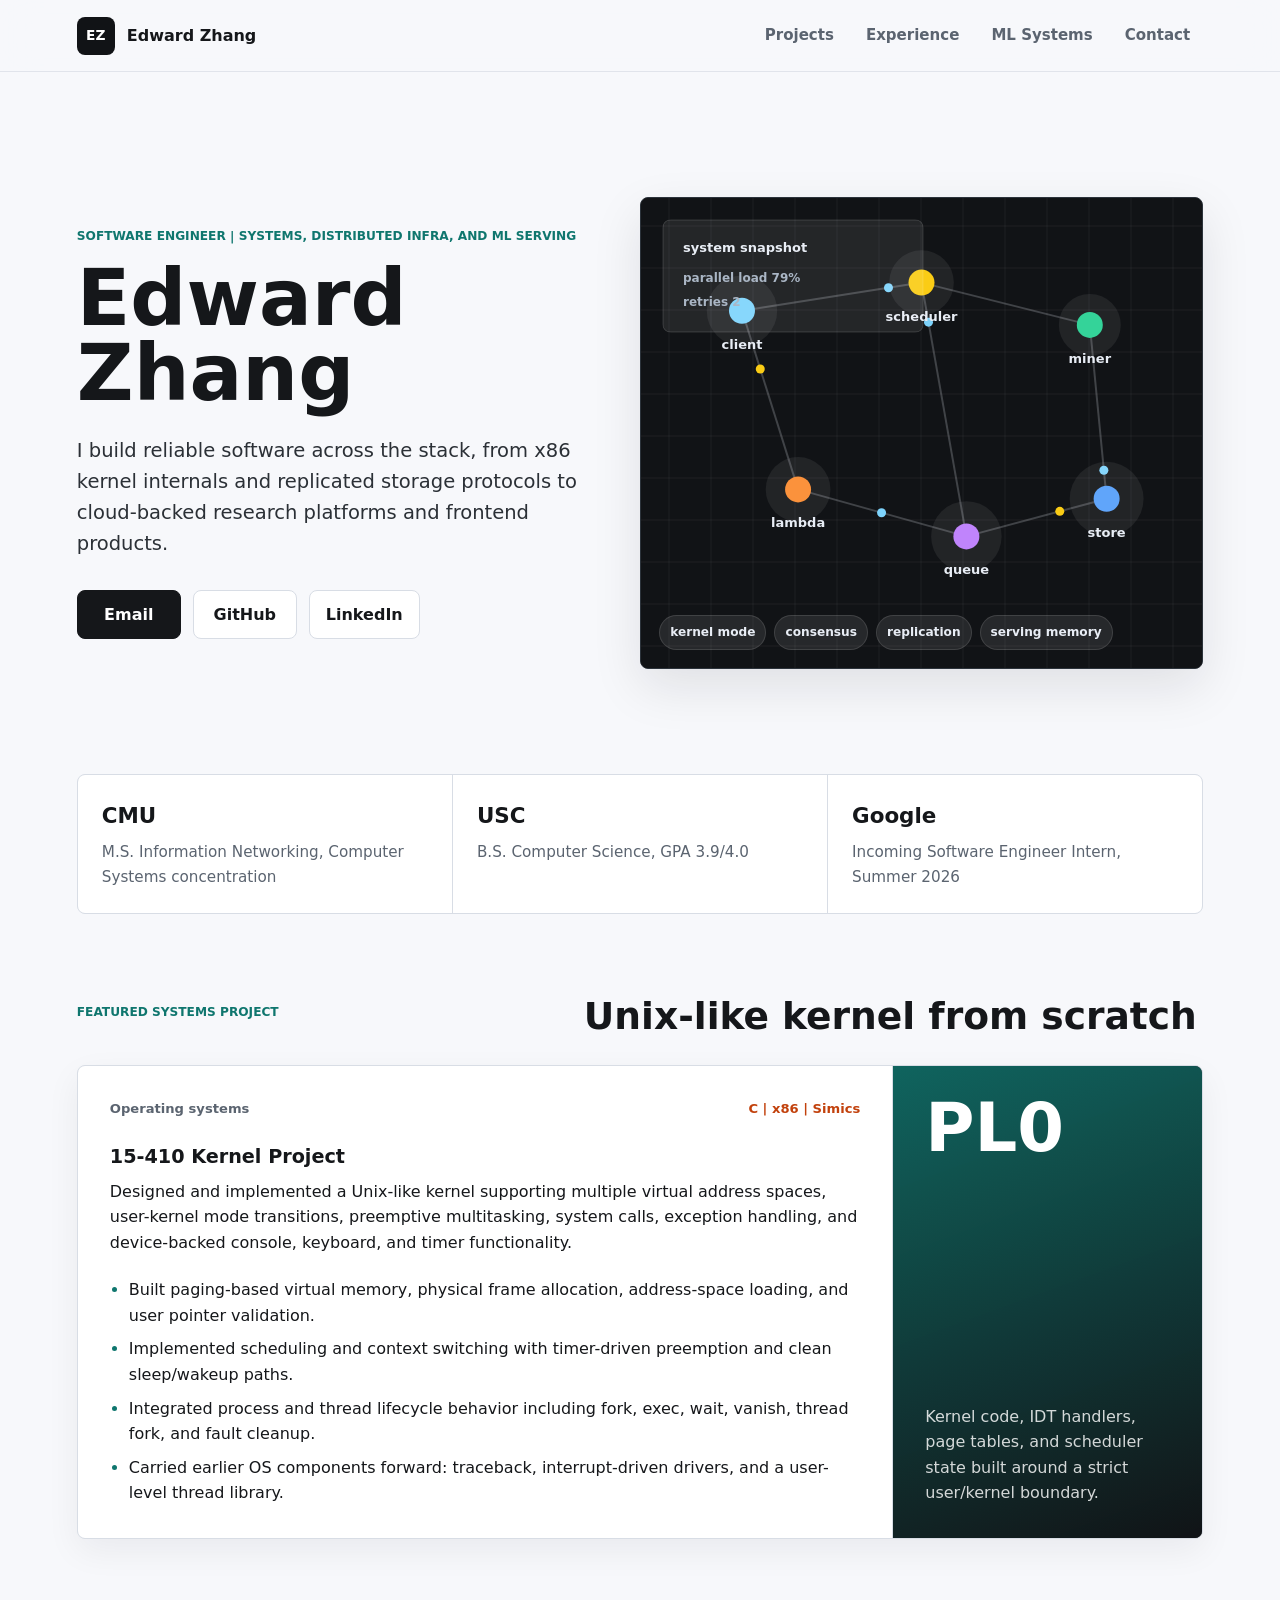
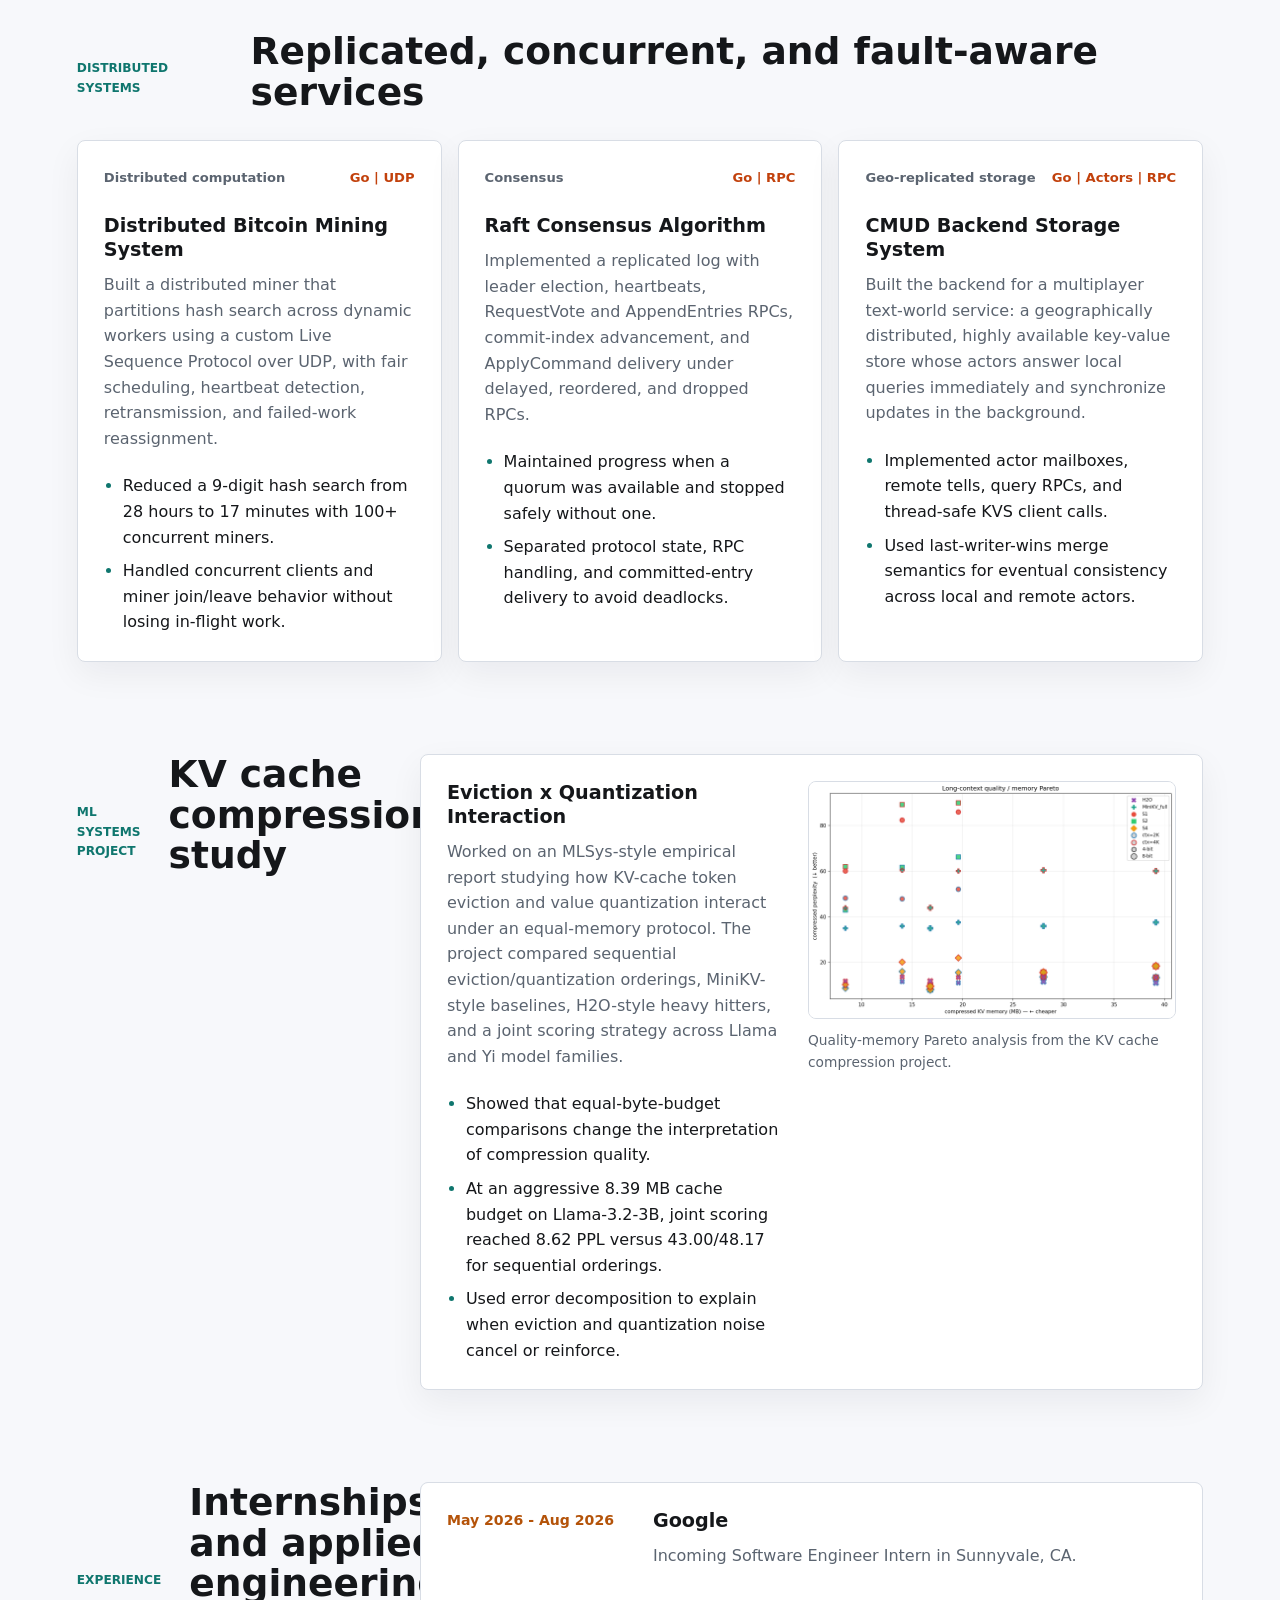
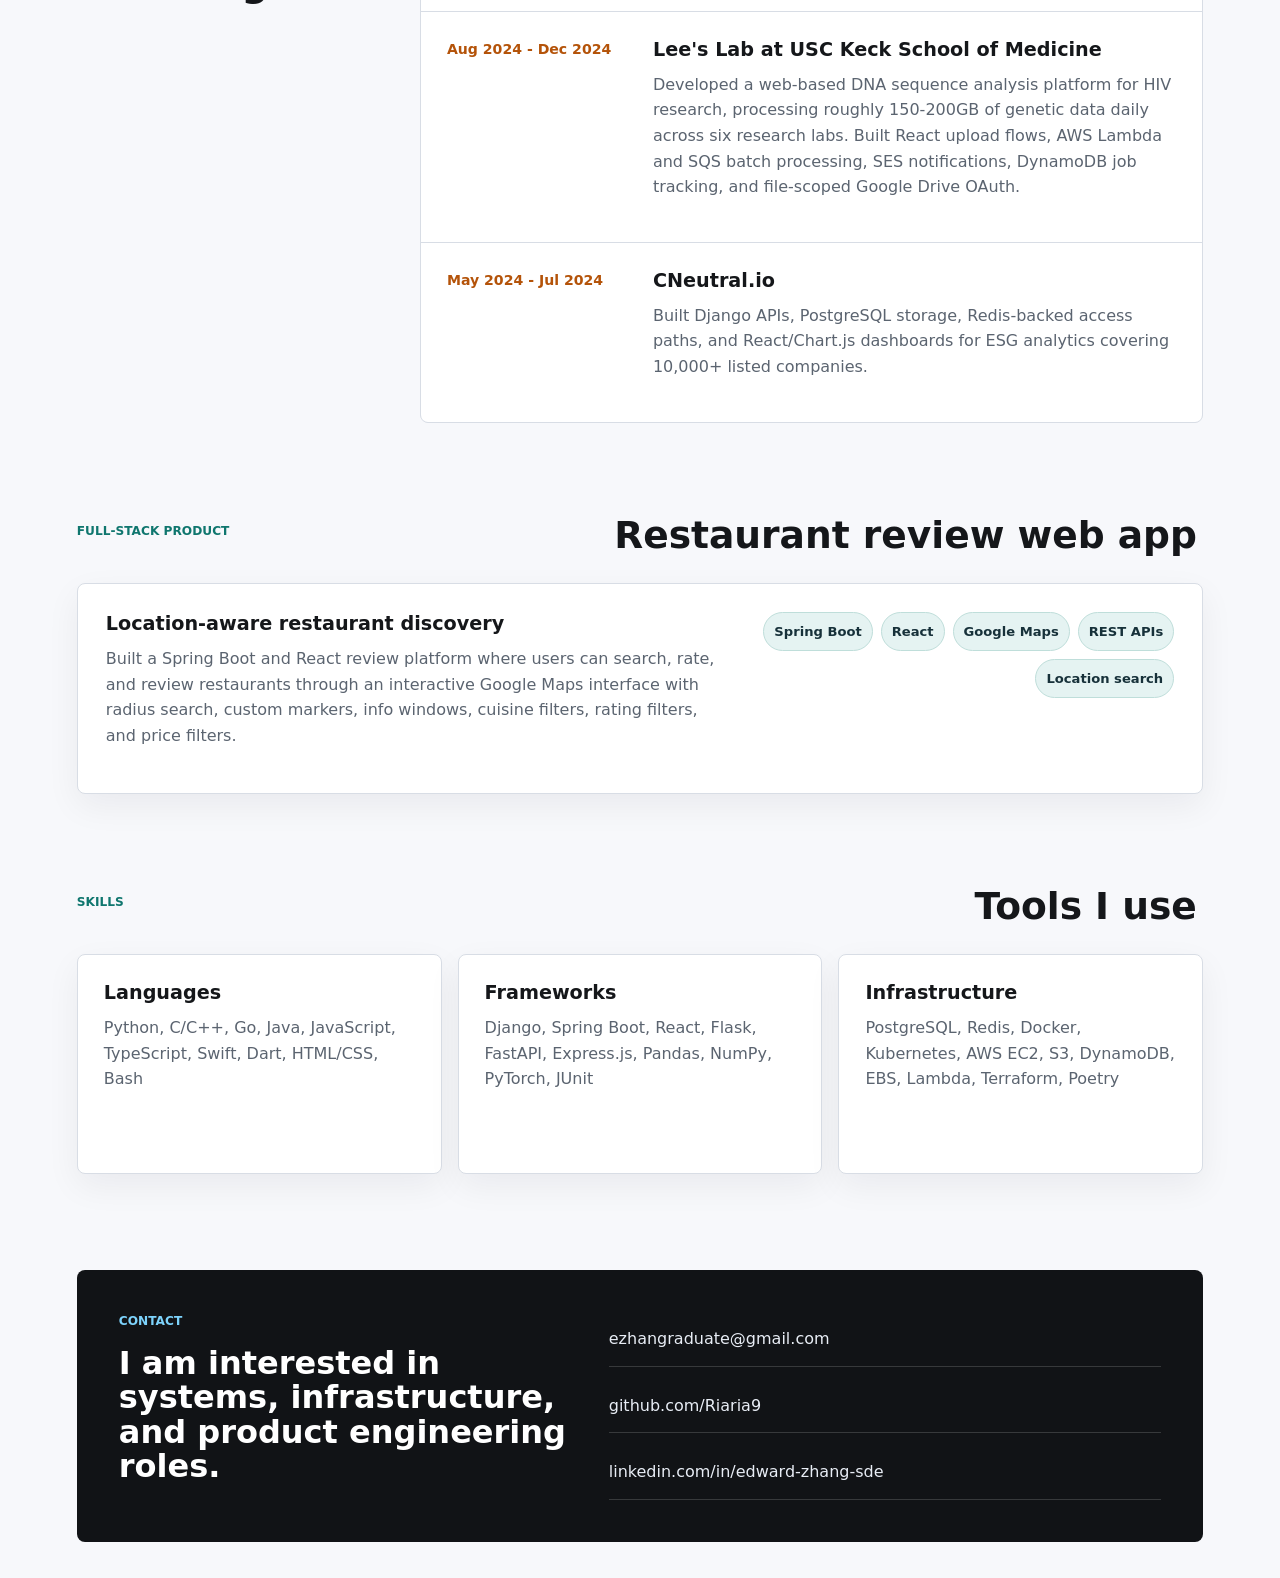
==== index.html @ 20be87af "Create personal website" ====
<!doctype html>
<html lang="en">
  <head>
    <meta charset="utf-8">
    <meta name="viewport" content="width=device-width, initial-scale=1">
    <meta
      name="description"
      content="Edward Zhang is a software engineer focused on operating systems, distributed systems, cloud infrastructure, and ML systems."
    >
    <title>Edward Zhang | Software Engineer</title>
    <link rel="stylesheet" href="styles.css">
  </head>
  <body>
    <header class="site-header">
      <a class="brand" href="#top" aria-label="Edward Zhang home">
        <span class="brand-mark" aria-hidden="true">EZ</span>
        <span>Edward Zhang</span>
      </a>
      <nav class="nav-links" aria-label="Primary navigation">
        <a href="#projects">Projects</a>
        <a href="#experience">Experience</a>
        <a href="#research">ML Systems</a>
        <a href="#contact">Contact</a>
      </nav>
    </header>

    <main id="top">
      <section class="hero-section" aria-labelledby="hero-title">
        <div class="hero-copy">
          <p class="eyebrow">Software engineer | Systems, distributed infra, and ML serving</p>
          <h1 id="hero-title">Edward Zhang</h1>
          <p class="hero-lede">
            I build reliable software across the stack, from x86 kernel internals and
            replicated storage protocols to cloud-backed research platforms and frontend products.
          </p>
          <div class="hero-actions" aria-label="Primary links">
            <a class="button primary" href="mailto:ezhangraduate@gmail.com">Email</a>
            <a class="button secondary" href="https://github.com/Riaria9" target="_blank" rel="noreferrer">GitHub</a>
            <a class="button secondary" href="https://linkedin.com/in/edward-zhang-sde" target="_blank" rel="noreferrer">LinkedIn</a>
          </div>
        </div>

        <div class="systems-visual" aria-label="Animated systems visualization">
          <canvas id="systemsCanvas" width="960" height="720"></canvas>
          <div class="visual-caption">
            <span>kernel mode</span>
            <span>consensus</span>
            <span>replication</span>
            <span>serving memory</span>
          </div>
        </div>
      </section>

      <section class="quick-facts" aria-label="Profile summary">
        <div>
          <span class="fact-value">CMU</span>
          <span class="fact-label">M.S. Information Networking, Computer Systems concentration</span>
        </div>
        <div>
          <span class="fact-value">USC</span>
          <span class="fact-label">B.S. Computer Science, GPA 3.9/4.0</span>
        </div>
        <div>
          <span class="fact-value">Google</span>
          <span class="fact-label">Incoming Software Engineer Intern, Summer 2026</span>
        </div>
      </section>

      <section class="content-section spotlight-section" id="projects" aria-labelledby="projects-title">
        <div class="section-heading">
          <p class="eyebrow">Featured systems project</p>
          <h2 id="projects-title">Unix-like kernel from scratch</h2>
        </div>
        <article class="spotlight-card">
          <div class="spotlight-copy">
            <div class="project-topline">
              <span>Operating systems</span>
              <span>C | x86 | Simics</span>
            </div>
            <h3>15-410 Kernel Project</h3>
            <p>
              Designed and implemented a Unix-like kernel supporting multiple virtual address
              spaces, user-kernel mode transitions, preemptive multitasking, system calls, exception
              handling, and device-backed console, keyboard, and timer functionality.
            </p>
            <ul class="metric-list">
              <li>Built paging-based virtual memory, physical frame allocation, address-space loading, and user pointer validation.</li>
              <li>Implemented scheduling and context switching with timer-driven preemption and clean sleep/wakeup paths.</li>
              <li>Integrated process and thread lifecycle behavior including fork, exec, wait, vanish, thread fork, and fault cleanup.</li>
              <li>Carried earlier OS components forward: traceback, interrupt-driven drivers, and a user-level thread library.</li>
            </ul>
          </div>
          <div class="spotlight-aside">
            <span class="aside-number">PL0</span>
            <p>Kernel code, IDT handlers, page tables, and scheduler state built around a strict user/kernel boundary.</p>
          </div>
        </article>
      </section>

      <section class="content-section" aria-labelledby="ds-title">
        <div class="section-heading">
          <p class="eyebrow">Distributed systems</p>
          <h2 id="ds-title">Replicated, concurrent, and fault-aware services</h2>
        </div>
        <div class="project-grid">
          <article class="project-card">
            <div class="project-topline">
              <span>Distributed computation</span>
              <span>Go | UDP</span>
            </div>
            <h3>Distributed Bitcoin Mining System</h3>
            <p>
              Built a distributed miner that partitions hash search across dynamic workers using a
              custom Live Sequence Protocol over UDP, with fair scheduling, heartbeat detection,
              retransmission, and failed-work reassignment.
            </p>
            <ul class="metric-list">
              <li>Reduced a 9-digit hash search from 28 hours to 17 minutes with 100+ concurrent miners.</li>
              <li>Handled concurrent clients and miner join/leave behavior without losing in-flight work.</li>
            </ul>
          </article>

          <article class="project-card">
            <div class="project-topline">
              <span>Consensus</span>
              <span>Go | RPC</span>
            </div>
            <h3>Raft Consensus Algorithm</h3>
            <p>
              Implemented a replicated log with leader election, heartbeats, RequestVote and
              AppendEntries RPCs, commit-index advancement, and ApplyCommand delivery under
              delayed, reordered, and dropped RPCs.
            </p>
            <ul class="metric-list">
              <li>Maintained progress when a quorum was available and stopped safely without one.</li>
              <li>Separated protocol state, RPC handling, and committed-entry delivery to avoid deadlocks.</li>
            </ul>
          </article>

          <article class="project-card">
            <div class="project-topline">
              <span>Geo-replicated storage</span>
              <span>Go | Actors | RPC</span>
            </div>
            <h3>CMUD Backend Storage System</h3>
            <p>
              Built the backend for a multiplayer text-world service: a geographically distributed,
              highly available key-value store whose actors answer local queries immediately and
              synchronize updates in the background.
            </p>
            <ul class="metric-list">
              <li>Implemented actor mailboxes, remote tells, query RPCs, and thread-safe KVS client calls.</li>
              <li>Used last-writer-wins merge semantics for eventual consistency across local and remote actors.</li>
            </ul>
          </article>
        </div>
      </section>

      <section class="content-section split-section" id="research" aria-labelledby="research-title">
        <div class="section-heading">
          <p class="eyebrow">ML systems project</p>
          <h2 id="research-title">KV cache compression study</h2>
        </div>
        <article class="research-card">
          <div>
            <h3>Eviction x Quantization Interaction</h3>
            <p>
              Worked on an MLSys-style empirical report studying how KV-cache token eviction and
              value quantization interact under an equal-memory protocol. The project compared
              sequential eviction/quantization orderings, MiniKV-style baselines, H2O-style heavy
              hitters, and a joint scoring strategy across Llama and Yi model families.
            </p>
            <ul class="metric-list">
              <li>Showed that equal-byte-budget comparisons change the interpretation of compression quality.</li>
              <li>At an aggressive 8.39 MB cache budget on Llama-3.2-3B, joint scoring reached 8.62 PPL versus 43.00/48.17 for sequential orderings.</li>
              <li>Used error decomposition to explain when eviction and quantization noise cancel or reinforce.</li>
            </ul>
          </div>
          <figure class="research-figure">
            <img
              src="assets/mlsys-long-context-pareto.png"
              alt="Pareto plot from the KV cache compression project showing quality versus memory across compression strategies."
            >
            <figcaption>Quality-memory Pareto analysis from the KV cache compression project.</figcaption>
          </figure>
        </article>
      </section>

      <section class="content-section split-section" id="experience" aria-labelledby="experience-title">
        <div class="section-heading">
          <p class="eyebrow">Experience</p>
          <h2 id="experience-title">Internships and applied engineering</h2>
        </div>
        <div class="timeline">
          <article class="timeline-item">
            <div class="time">May 2026 - Aug 2026</div>
            <div>
              <h3>Google</h3>
              <p>Incoming Software Engineer Intern in Sunnyvale, CA.</p>
            </div>
          </article>
          <article class="timeline-item">
            <div class="time">Aug 2024 - Dec 2024</div>
            <div>
              <h3>Lee's Lab at USC Keck School of Medicine</h3>
              <p>
                Developed a web-based DNA sequence analysis platform for HIV research, processing
                roughly 150-200GB of genetic data daily across six research labs. Built React upload
                flows, AWS Lambda and SQS batch processing, SES notifications, DynamoDB job
                tracking, and file-scoped Google Drive OAuth.
              </p>
            </div>
          </article>
          <article class="timeline-item">
            <div class="time">May 2024 - Jul 2024</div>
            <div>
              <h3>CNeutral.io</h3>
              <p>
                Built Django APIs, PostgreSQL storage, Redis-backed access paths, and React/Chart.js
                dashboards for ESG analytics covering 10,000+ listed companies.
              </p>
            </div>
          </article>
        </div>
      </section>

      <section class="content-section" aria-labelledby="product-title">
        <div class="section-heading">
          <p class="eyebrow">Full-stack product</p>
          <h2 id="product-title">Restaurant review web app</h2>
        </div>
        <article class="wide-card">
          <div>
            <h3>Location-aware restaurant discovery</h3>
            <p>
              Built a Spring Boot and React review platform where users can search, rate, and review
              restaurants through an interactive Google Maps interface with radius search, custom
              markers, info windows, cuisine filters, rating filters, and price filters.
            </p>
          </div>
          <div class="tag-cloud" aria-label="Technologies">
            <span>Spring Boot</span>
            <span>React</span>
            <span>Google Maps</span>
            <span>REST APIs</span>
            <span>Location search</span>
          </div>
        </article>
      </section>

      <section class="content-section" aria-labelledby="skills-title">
        <div class="section-heading">
          <p class="eyebrow">Skills</p>
          <h2 id="skills-title">Tools I use</h2>
        </div>
        <div class="skills-grid">
          <div class="skill-group">
            <h3>Languages</h3>
            <p>Python, C/C++, Go, Java, JavaScript, TypeScript, Swift, Dart, HTML/CSS, Bash</p>
          </div>
          <div class="skill-group">
            <h3>Frameworks</h3>
            <p>Django, Spring Boot, React, Flask, FastAPI, Express.js, Pandas, NumPy, PyTorch, JUnit</p>
          </div>
          <div class="skill-group">
            <h3>Infrastructure</h3>
            <p>PostgreSQL, Redis, Docker, Kubernetes, AWS EC2, S3, DynamoDB, EBS, Lambda, Terraform, Poetry</p>
          </div>
        </div>
      </section>

      <section class="contact-section" id="contact" aria-labelledby="contact-title">
        <div>
          <p class="eyebrow">Contact</p>
          <h2 id="contact-title">I am interested in systems, infrastructure, and product engineering roles.</h2>
        </div>
        <div class="contact-links">
          <a href="mailto:ezhangraduate@gmail.com">ezhangraduate@gmail.com</a>
          <a href="https://github.com/Riaria9" target="_blank" rel="noreferrer">github.com/Riaria9</a>
          <a href="https://linkedin.com/in/edward-zhang-sde" target="_blank" rel="noreferrer">linkedin.com/in/edward-zhang-sde</a>
        </div>
      </section>
    </main>

    <script src="script.js" defer></script>
  </body>
</html>
---- styles.css ----
:root {
  color-scheme: light;
  --bg: #f7f8fb;
  --surface: #ffffff;
  --surface-strong: #111316;
  --ink: #15171a;
  --muted: #5b6470;
  --line: #d8dde5;
  --teal: #0f766e;
  --coral: #c2410c;
  --amber: #b45309;
  --blue: #2563eb;
  --shadow: 0 18px 50px rgba(19, 23, 28, 0.1);
}

* {
  box-sizing: border-box;
}

html {
  scroll-behavior: smooth;
}

body {
  margin: 0;
  background: var(--bg);
  color: var(--ink);
  font-family:
    Inter, ui-sans-serif, system-ui, -apple-system, BlinkMacSystemFont, "Segoe UI", sans-serif;
  line-height: 1.6;
}

a {
  color: inherit;
  text-decoration: none;
}

.site-header {
  position: sticky;
  top: 0;
  z-index: 10;
  display: flex;
  align-items: center;
  justify-content: space-between;
  min-height: 72px;
  padding: 0 6vw;
  background: rgba(247, 248, 251, 0.9);
  border-bottom: 1px solid rgba(216, 221, 229, 0.72);
  backdrop-filter: blur(18px);
}

.brand {
  display: inline-flex;
  align-items: center;
  gap: 12px;
  font-weight: 750;
}

.brand-mark {
  display: grid;
  width: 38px;
  height: 38px;
  place-items: center;
  color: #ffffff;
  background: var(--surface-strong);
  border-radius: 8px;
  font-size: 0.86rem;
}

.nav-links {
  display: flex;
  align-items: center;
  gap: 6px;
}

.nav-links a {
  min-height: 40px;
  padding: 8px 13px;
  border-radius: 8px;
  color: var(--muted);
  font-size: 0.94rem;
  font-weight: 650;
}

.nav-links a:hover,
.nav-links a:focus-visible {
  color: var(--ink);
  background: #eceff4;
  outline: none;
}

main {
  overflow: hidden;
}

.hero-section {
  display: grid;
  grid-template-columns: minmax(0, 0.95fr) minmax(360px, 1.05fr);
  gap: 54px;
  align-items: center;
  min-height: calc(86svh - 72px);
  padding: 62px 6vw 42px;
}

.hero-copy {
  max-width: 710px;
}

.eyebrow {
  margin: 0 0 14px;
  color: var(--teal);
  font-size: 0.76rem;
  font-weight: 800;
  letter-spacing: 0;
  text-transform: uppercase;
}

h1,
h2,
h3,
p {
  margin-top: 0;
}

h1 {
  margin-bottom: 24px;
  font-size: 4.9rem;
  line-height: 0.96;
  letter-spacing: 0;
}

h2 {
  margin-bottom: 0;
  font-size: 2.35rem;
  line-height: 1.08;
  letter-spacing: 0;
}

h3 {
  margin-bottom: 10px;
  font-size: 1.2rem;
  line-height: 1.25;
  letter-spacing: 0;
}

.hero-lede {
  max-width: 620px;
  margin-bottom: 30px;
  color: #2b3036;
  font-size: 1.22rem;
}

.hero-actions {
  display: flex;
  flex-wrap: wrap;
  gap: 12px;
}

.button {
  display: inline-flex;
  align-items: center;
  justify-content: center;
  min-width: 104px;
  min-height: 44px;
  padding: 11px 16px;
  border: 1px solid var(--line);
  border-radius: 8px;
  font-weight: 760;
}

.button.primary {
  color: #ffffff;
  background: var(--ink);
  border-color: var(--ink);
}

.button.secondary {
  background: var(--surface);
}

.button:hover,
.button:focus-visible {
  transform: translateY(-1px);
  box-shadow: 0 10px 24px rgba(19, 23, 28, 0.12);
  outline: none;
}

.systems-visual {
  position: relative;
  min-height: 470px;
  overflow: hidden;
  background:
    linear-gradient(180deg, rgba(255, 255, 255, 0.04), rgba(255, 255, 255, 0)),
    #111316;
  border: 1px solid #2c333b;
  border-radius: 8px;
  box-shadow: var(--shadow);
}

.systems-visual canvas {
  display: block;
  width: 100%;
  height: 100%;
  min-height: 470px;
}

.visual-caption {
  position: absolute;
  left: 18px;
  right: 18px;
  bottom: 18px;
  display: flex;
  flex-wrap: wrap;
  gap: 8px;
}

.visual-caption span {
  padding: 7px 10px;
  color: #e8edf5;
  background: rgba(255, 255, 255, 0.09);
  border: 1px solid rgba(255, 255, 255, 0.12);
  border-radius: 999px;
  font-size: 0.76rem;
  font-weight: 720;
}

.quick-facts {
  display: grid;
  grid-template-columns: repeat(3, minmax(0, 1fr));
  gap: 1px;
  margin: 0 6vw;
  background: var(--line);
  border: 1px solid var(--line);
  border-radius: 8px;
  overflow: hidden;
}

.quick-facts div {
  min-height: 116px;
  padding: 24px;
  background: var(--surface);
}

.fact-value,
.fact-label {
  display: block;
}

.fact-value {
  margin-bottom: 7px;
  font-size: 1.34rem;
  font-weight: 820;
}

.fact-label {
  color: var(--muted);
  font-size: 0.95rem;
}

.content-section {
  padding: 92px 6vw 0;
}

.spotlight-section {
  padding-top: 82px;
}

.section-heading {
  display: flex;
  align-items: end;
  justify-content: space-between;
  gap: 28px;
  max-width: 1120px;
  margin-bottom: 28px;
}

.project-grid {
  display: grid;
  grid-template-columns: repeat(3, minmax(0, 1fr));
  gap: 16px;
}

.project-card,
.skill-group,
.wide-card,
.research-card,
.spotlight-card {
  background: var(--surface);
  border: 1px solid var(--line);
  border-radius: 8px;
  box-shadow: 0 12px 34px rgba(19, 23, 28, 0.06);
}

.project-card {
  min-height: 410px;
  padding: 26px;
}

.spotlight-card {
  display: grid;
  grid-template-columns: minmax(0, 1.45fr) minmax(260px, 0.55fr);
  gap: 1px;
  overflow: hidden;
  background: var(--line);
}

.spotlight-copy,
.spotlight-aside {
  background: var(--surface);
}

.spotlight-copy {
  padding: 32px;
}

.spotlight-aside {
  display: flex;
  min-height: 320px;
  flex-direction: column;
  justify-content: space-between;
  padding: 32px;
  color: #ffffff;
  background:
    linear-gradient(160deg, rgba(15, 118, 110, 0.82), rgba(17, 19, 22, 0.92)),
    var(--surface-strong);
}

.spotlight-aside p {
  margin-bottom: 0;
  color: rgba(255, 255, 255, 0.82);
}

.aside-number {
  font-size: 4.2rem;
  font-weight: 850;
  line-height: 0.9;
}

.project-topline {
  display: flex;
  align-items: center;
  justify-content: space-between;
  gap: 16px;
  margin-bottom: 26px;
  color: var(--muted);
  font-size: 0.82rem;
  font-weight: 760;
}

.project-topline span:last-child {
  color: var(--coral);
}

.project-card p,
.timeline-item p,
.skill-group p,
.wide-card p,
.research-card p {
  color: var(--muted);
}

.metric-list {
  display: grid;
  gap: 8px;
  margin: 22px 0 0;
  padding-left: 19px;
}

.metric-list li::marker {
  color: var(--teal);
}

.split-section {
  display: grid;
  grid-template-columns: minmax(260px, 0.55fr) minmax(0, 1.45fr);
  gap: 46px;
  align-items: start;
}

.timeline {
  display: grid;
  gap: 1px;
  overflow: hidden;
  background: var(--line);
  border: 1px solid var(--line);
  border-radius: 8px;
}

.timeline-item {
  display: grid;
  grid-template-columns: 180px minmax(0, 1fr);
  gap: 26px;
  padding: 26px;
  background: var(--surface);
}

.time {
  color: var(--amber);
  font-size: 0.88rem;
  font-weight: 780;
}

.skills-grid {
  display: grid;
  grid-template-columns: repeat(3, minmax(0, 1fr));
  gap: 16px;
}

.skill-group {
  min-height: 220px;
  padding: 26px;
}

.research-card {
  display: grid;
  grid-template-columns: minmax(0, 0.95fr) minmax(360px, 1.05fr);
  gap: 28px;
  padding: 26px;
}

.research-figure {
  margin: 0;
}

.research-figure img {
  display: block;
  width: 100%;
  height: auto;
  background: #f0f3f8;
  border: 1px solid var(--line);
  border-radius: 8px;
}

.research-figure figcaption {
  margin-top: 10px;
  color: var(--muted);
  font-size: 0.86rem;
}

.wide-card {
  display: grid;
  grid-template-columns: minmax(0, 1.2fr) minmax(280px, 0.8fr);
  gap: 28px;
  align-items: start;
  padding: 28px;
}

.tag-cloud {
  display: flex;
  flex-wrap: wrap;
  gap: 8px;
  justify-content: flex-end;
}

.tag-cloud span {
  padding: 8px 10px;
  color: #17313a;
  background: #e5f3f2;
  border: 1px solid #bfdeda;
  border-radius: 999px;
  font-size: 0.82rem;
  font-weight: 740;
}

.contact-section {
  display: grid;
  grid-template-columns: minmax(0, 0.9fr) minmax(300px, 1.1fr);
  gap: 38px;
  align-items: start;
  margin: 96px 6vw 36px;
  padding: 42px;
  color: #ffffff;
  background: var(--surface-strong);
  border-radius: 8px;
}

.contact-section .eyebrow {
  color: #7dd3fc;
}

.contact-section h2 {
  font-size: 2rem;
}

.contact-links {
  display: grid;
  gap: 12px;
}

.contact-links a {
  display: block;
  padding: 14px 0;
  color: #e8edf5;
  border-bottom: 1px solid rgba(255, 255, 255, 0.16);
  overflow-wrap: anywhere;
}

.contact-links a:hover,
.contact-links a:focus-visible {
  color: #ffffff;
  outline: none;
}

@media (max-width: 980px) {
  .hero-section,
  .split-section,
  .contact-section,
  .spotlight-card,
  .research-card,
  .wide-card {
    grid-template-columns: 1fr;
  }

  .hero-section {
    min-height: 0;
  }

  .systems-visual,
  .systems-visual canvas {
    min-height: 390px;
  }

  .project-grid,
  .skills-grid {
    grid-template-columns: 1fr;
  }

  .project-card {
    min-height: 0;
  }

  .tag-cloud {
    justify-content: flex-start;
  }

  .section-heading {
    display: block;
  }
}

@media (max-width: 720px) {
  .site-header {
    align-items: flex-start;
    min-height: 112px;
    padding: 18px 20px;
    flex-direction: column;
    gap: 14px;
  }

  .nav-links {
    width: 100%;
    overflow-x: auto;
    padding-bottom: 2px;
  }

  .nav-links a {
    flex: 0 0 auto;
  }

  .hero-section,
  .content-section {
    padding-right: 20px;
    padding-left: 20px;
  }

  .hero-section {
    padding-top: 44px;
    gap: 34px;
  }

  h1 {
    font-size: 3.05rem;
  }

  h2 {
    font-size: 1.85rem;
  }

  .hero-lede {
    font-size: 1.06rem;
  }

  .hero-actions {
    flex-direction: column;
  }

  .button {
    width: 100%;
  }

  .quick-facts {
    grid-template-columns: 1fr;
    margin-right: 20px;
    margin-left: 20px;
  }

  .project-card,
  .skill-group,
  .spotlight-copy,
  .spotlight-aside,
  .research-card,
  .wide-card {
    min-height: 0;
    padding: 22px;
  }

  .timeline-item {
    grid-template-columns: 1fr;
    gap: 10px;
    padding: 22px;
  }

  .contact-section {
    margin-right: 20px;
    margin-left: 20px;
    padding: 26px;
  }
}

@media (prefers-reduced-motion: reduce) {
  *,
  *::before,
  *::after {
    scroll-behavior: auto !important;
    transition: none !important;
    animation: none !important;
  }
}
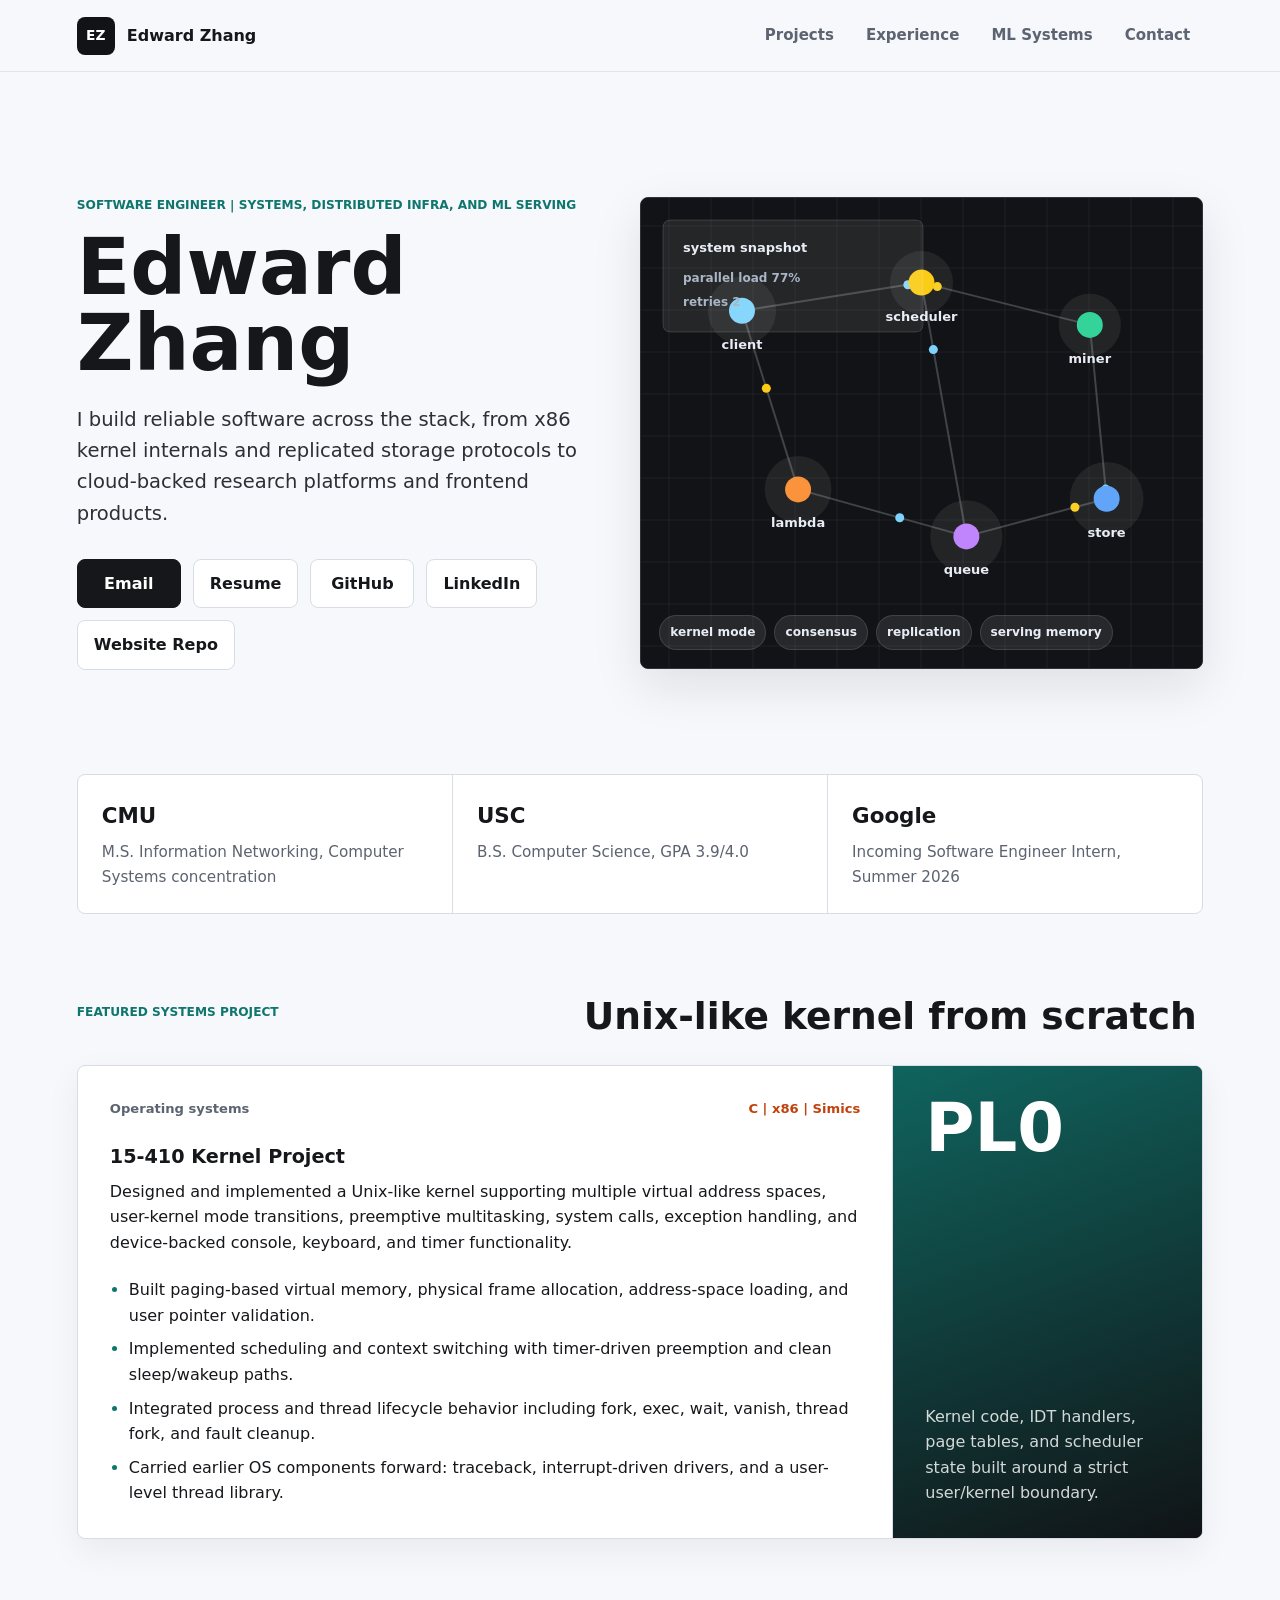
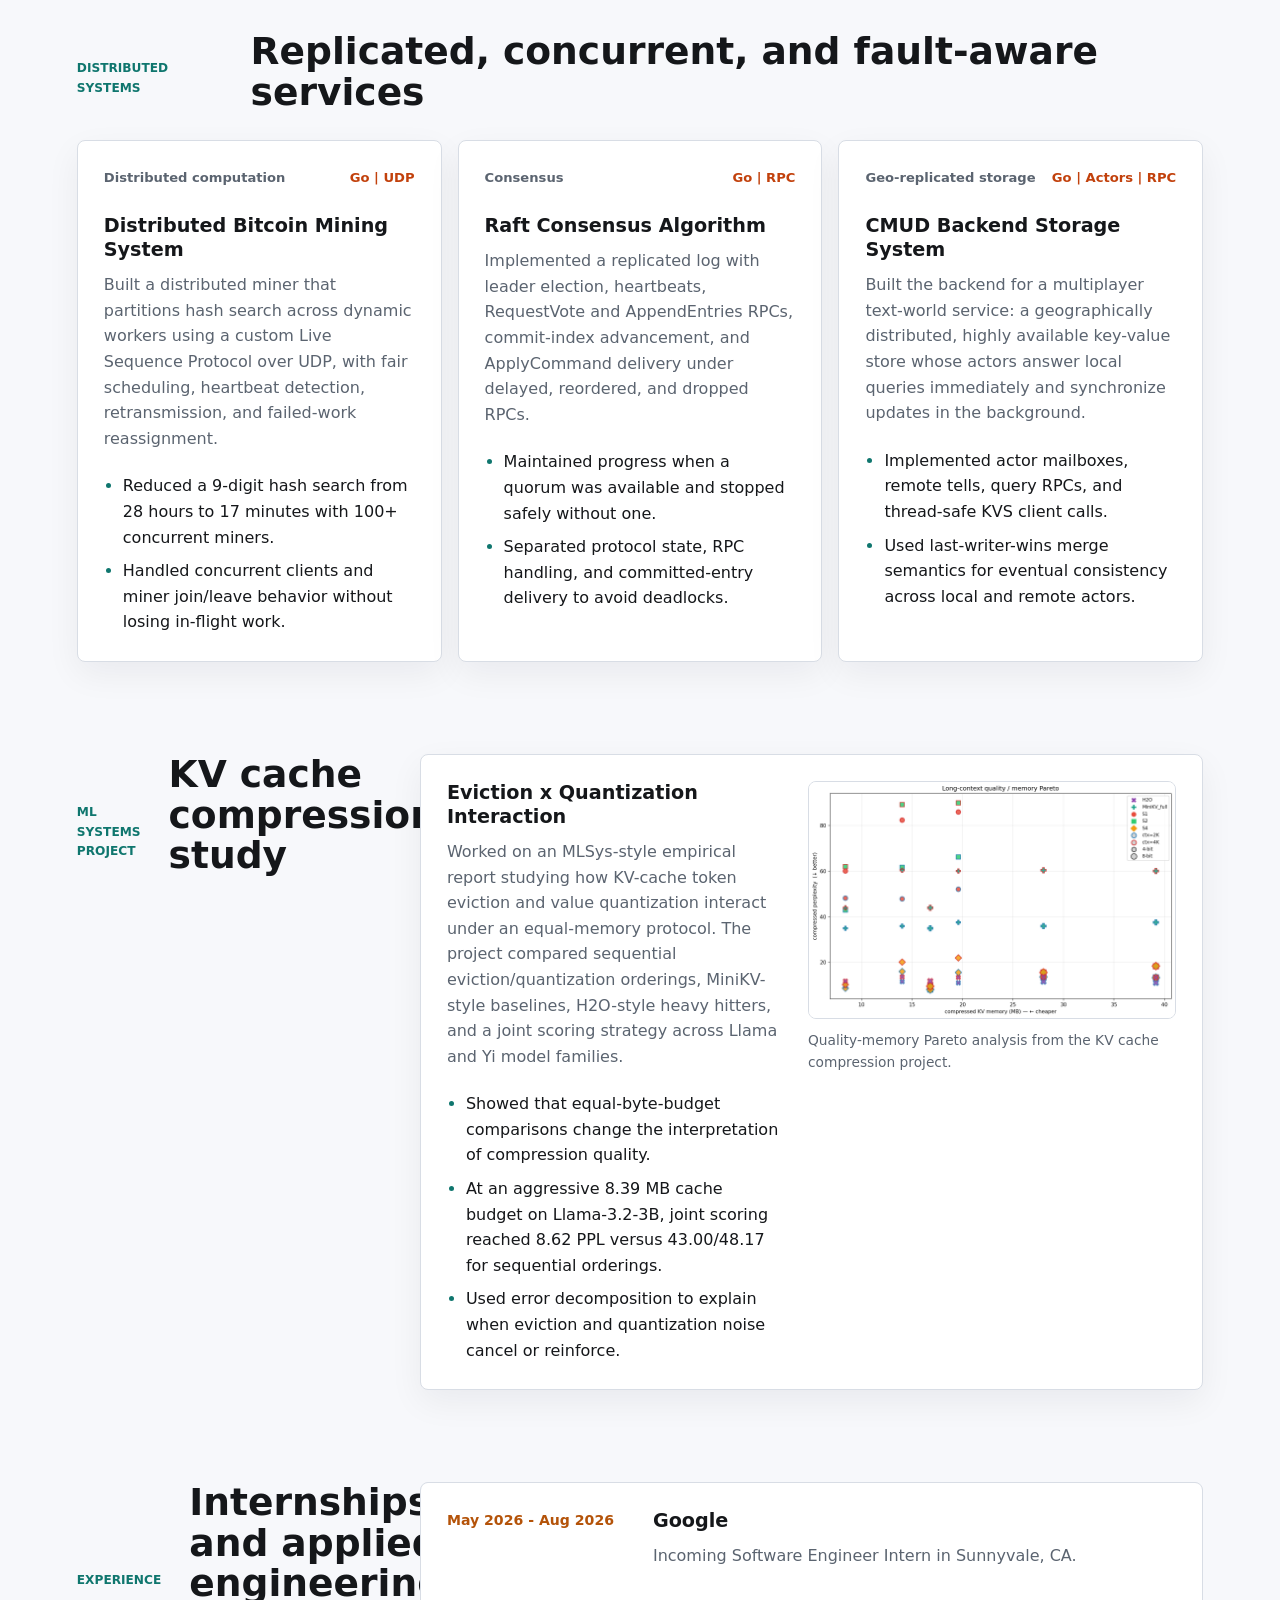
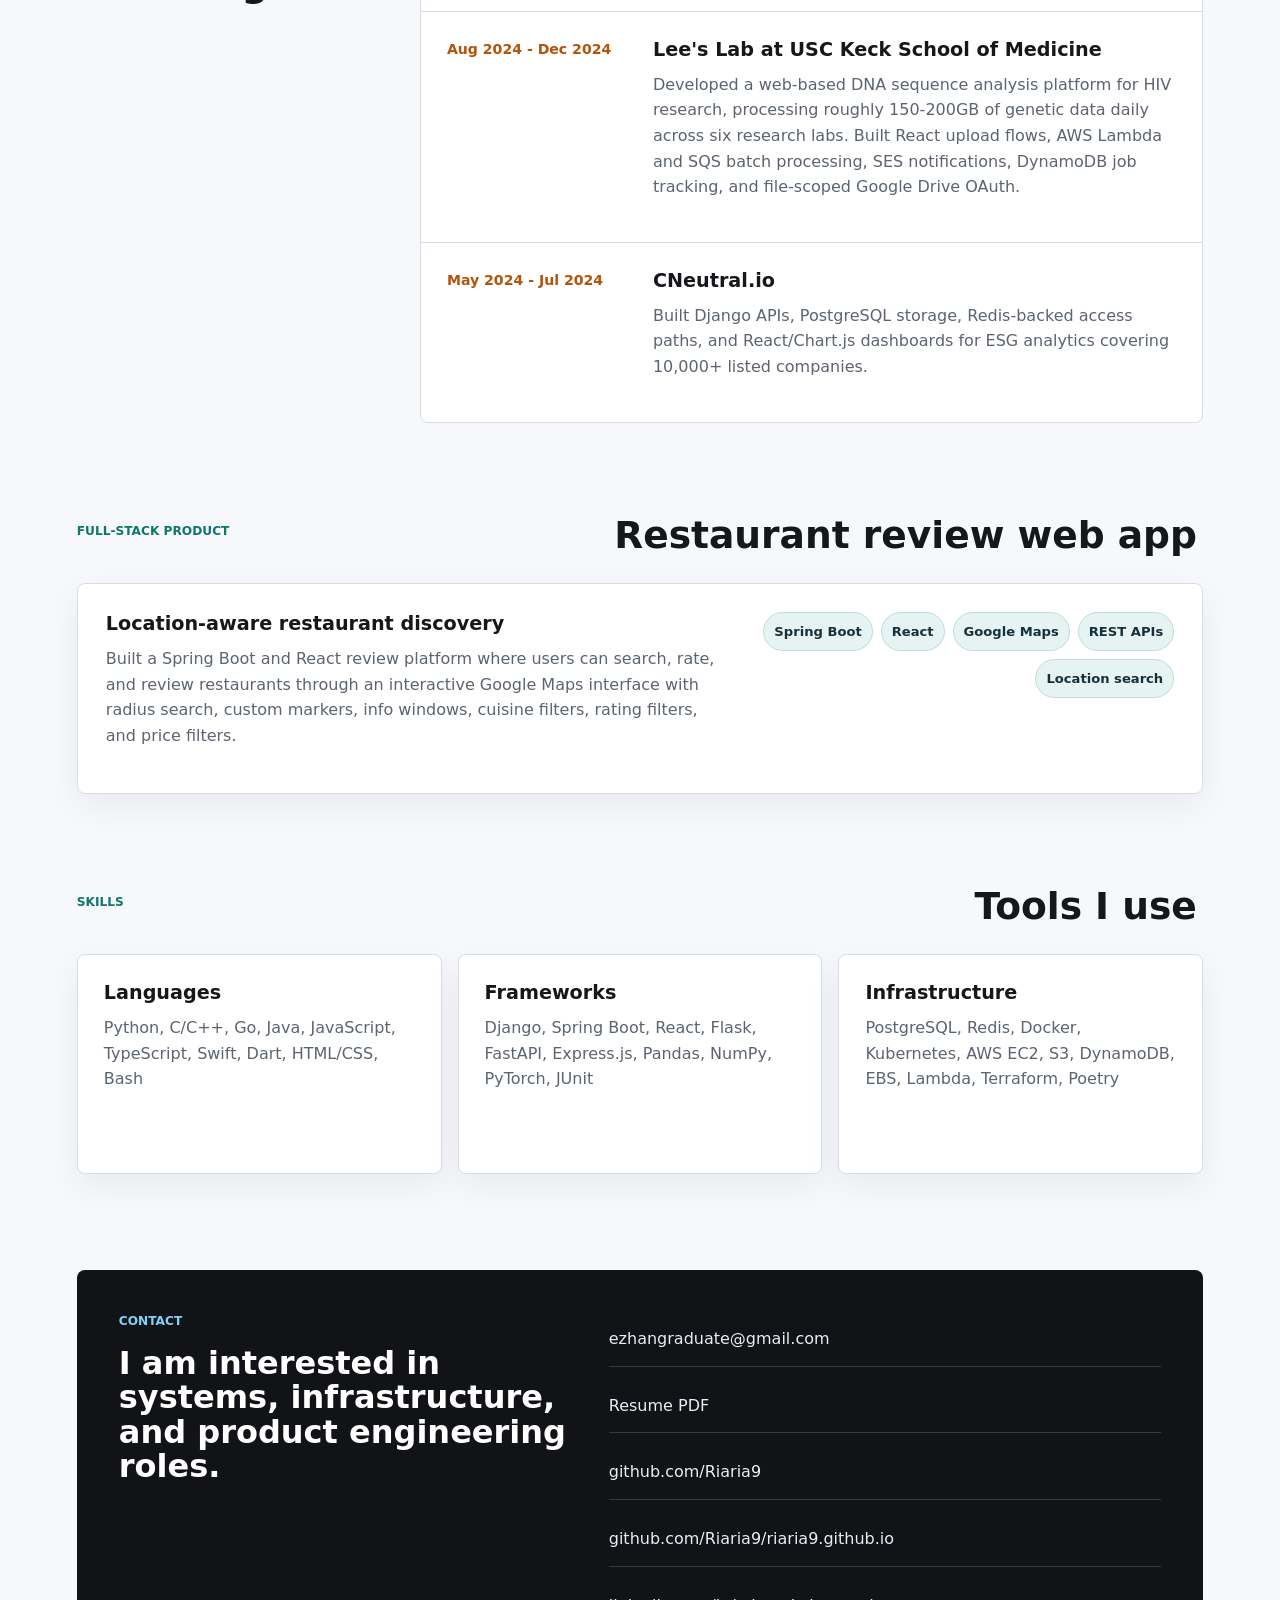
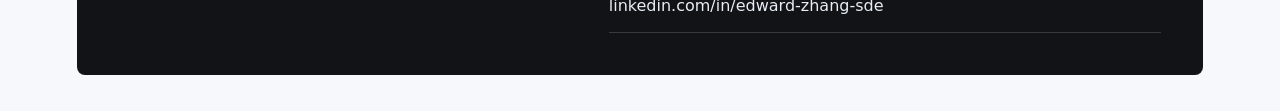
==== commit 32fe6c45: "Add resume and profile links" ====
--- a/index.html
+++ b/index.html
@@ -35,8 +35,10 @@
           </p>
           <div class="hero-actions" aria-label="Primary links">
             <a class="button primary" href="mailto:ezhangraduate@gmail.com">Email</a>
+            <a class="button secondary" href="assets/Edward_Zhang_Resume.pdf" target="_blank" rel="noreferrer">Resume</a>
             <a class="button secondary" href="https://github.com/Riaria9" target="_blank" rel="noreferrer">GitHub</a>
-            <a class="button secondary" href="https://linkedin.com/in/edward-zhang-sde" target="_blank" rel="noreferrer">LinkedIn</a>
+            <a class="button secondary" href="https://www.linkedin.com/in/edward-zhang-sde/" target="_blank" rel="noreferrer">LinkedIn</a>
+            <a class="button secondary" href="https://github.com/Riaria9/riaria9.github.io" target="_blank" rel="noreferrer">Website Repo</a>
           </div>
         </div>
 
@@ -276,8 +278,10 @@
         </div>
         <div class="contact-links">
           <a href="mailto:ezhangraduate@gmail.com">ezhangraduate@gmail.com</a>
+          <a href="assets/Edward_Zhang_Resume.pdf" target="_blank" rel="noreferrer">Resume PDF</a>
           <a href="https://github.com/Riaria9" target="_blank" rel="noreferrer">github.com/Riaria9</a>
-          <a href="https://linkedin.com/in/edward-zhang-sde" target="_blank" rel="noreferrer">linkedin.com/in/edward-zhang-sde</a>
+          <a href="https://github.com/Riaria9/riaria9.github.io" target="_blank" rel="noreferrer">github.com/Riaria9/riaria9.github.io</a>
+          <a href="https://www.linkedin.com/in/edward-zhang-sde/" target="_blank" rel="noreferrer">linkedin.com/in/edward-zhang-sde</a>
         </div>
       </section>
     </main>
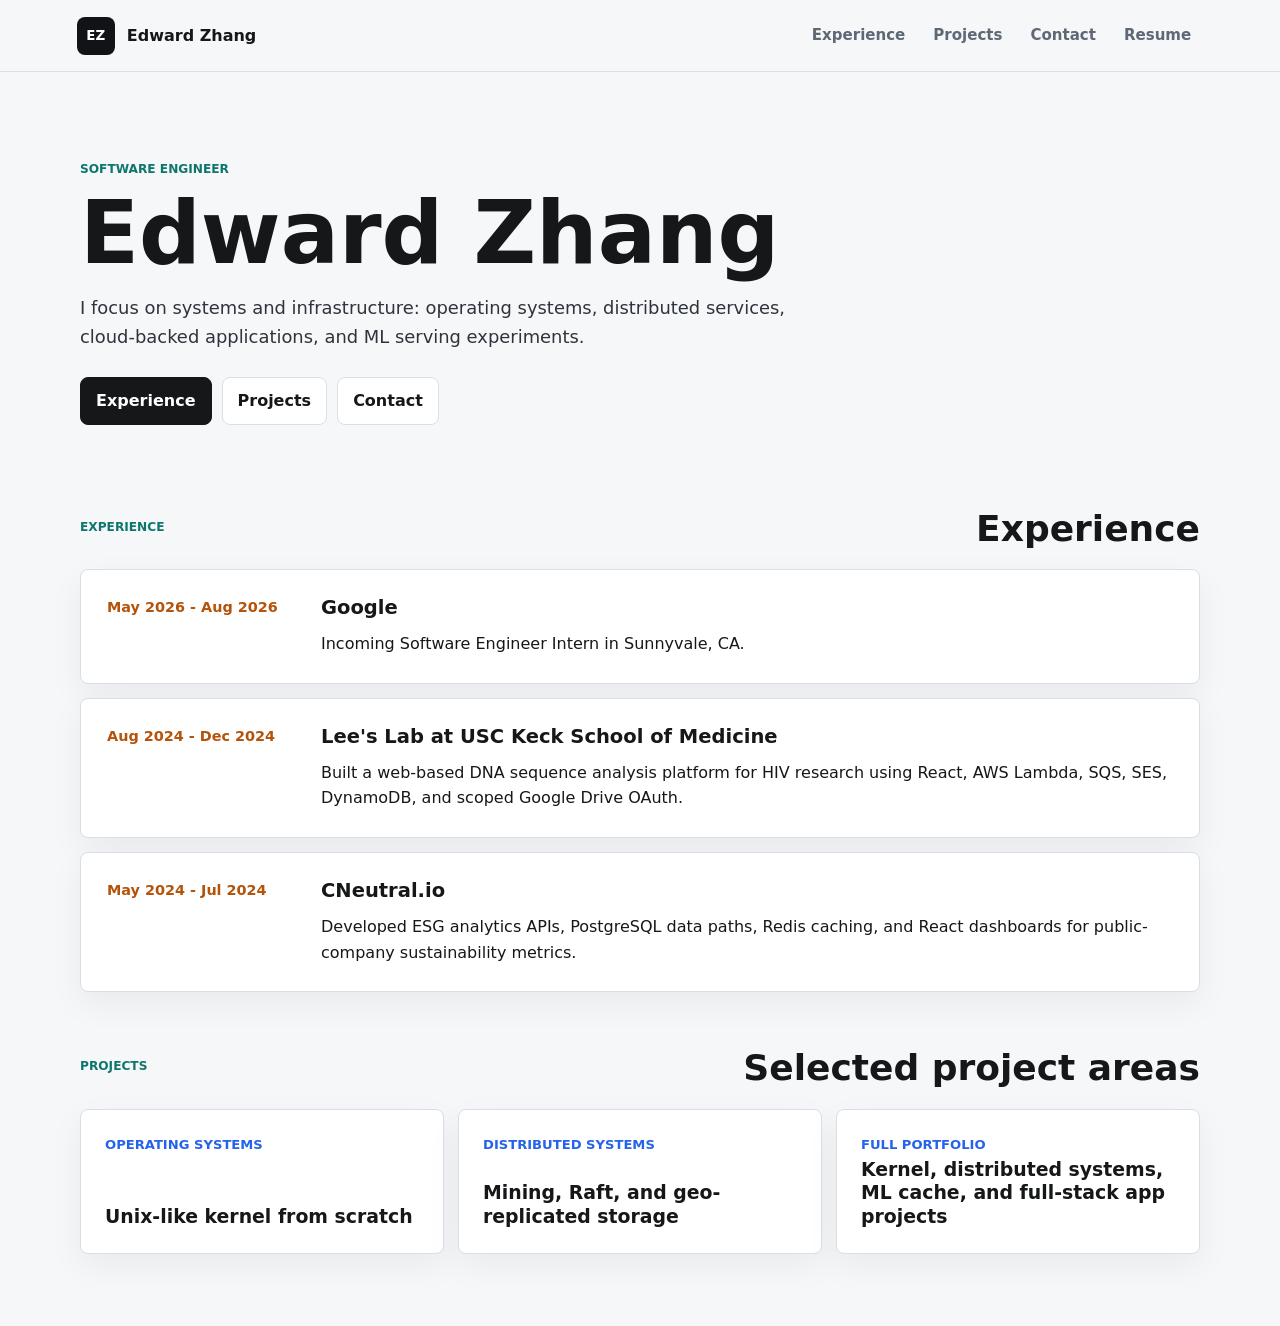
==== commit eec3ad45: "Restructure site into pages" ====
--- a/index.html
+++ b/index.html
@@ -12,280 +12,89 @@
   </head>
   <body>
     <header class="site-header">
-      <a class="brand" href="#top" aria-label="Edward Zhang home">
-        <span class="brand-mark" aria-hidden="true">EZ</span>
+      <a class="brand" href="index.html" aria-label="Edward Zhang home">
+        <span class="brand-mark">EZ</span>
         <span>Edward Zhang</span>
       </a>
       <nav class="nav-links" aria-label="Primary navigation">
-        <a href="#projects">Projects</a>
-        <a href="#experience">Experience</a>
-        <a href="#research">ML Systems</a>
-        <a href="#contact">Contact</a>
+        <a href="experience.html">Experience</a>
+        <a href="projects.html">Projects</a>
+        <a href="contact.html">Contact</a>
+        <a href="assets/Edward_Zhang_Resume.pdf" target="_blank" rel="noreferrer">Resume</a>
       </nav>
     </header>
 
-    <main id="top">
-      <section class="hero-section" aria-labelledby="hero-title">
-        <div class="hero-copy">
-          <p class="eyebrow">Software engineer | Systems, distributed infra, and ML serving</p>
-          <h1 id="hero-title">Edward Zhang</h1>
-          <p class="hero-lede">
-            I build reliable software across the stack, from x86 kernel internals and
-            replicated storage protocols to cloud-backed research platforms and frontend products.
-          </p>
-          <div class="hero-actions" aria-label="Primary links">
-            <a class="button primary" href="mailto:ezhangraduate@gmail.com">Email</a>
-            <a class="button secondary" href="assets/Edward_Zhang_Resume.pdf" target="_blank" rel="noreferrer">Resume</a>
-            <a class="button secondary" href="https://github.com/Riaria9" target="_blank" rel="noreferrer">GitHub</a>
-            <a class="button secondary" href="https://www.linkedin.com/in/edward-zhang-sde/" target="_blank" rel="noreferrer">LinkedIn</a>
-            <a class="button secondary" href="https://github.com/Riaria9/riaria9.github.io" target="_blank" rel="noreferrer">Website Repo</a>
-          </div>
-        </div>
-
-        <div class="systems-visual" aria-label="Animated systems visualization">
-          <canvas id="systemsCanvas" width="960" height="720"></canvas>
-          <div class="visual-caption">
-            <span>kernel mode</span>
-            <span>consensus</span>
-            <span>replication</span>
-            <span>serving memory</span>
-          </div>
+    <main>
+      <section class="intro">
+        <p class="eyebrow">Software engineer</p>
+        <h1>Edward Zhang</h1>
+        <p class="intro-lede">
+          I focus on systems and infrastructure: operating systems, distributed services,
+          cloud-backed applications, and ML serving experiments.
+        </p>
+        <div class="link-row">
+          <a class="button primary" href="experience.html">Experience</a>
+          <a class="button" href="projects.html">Projects</a>
+          <a class="button" href="contact.html">Contact</a>
         </div>
       </section>
 
-      <section class="quick-facts" aria-label="Profile summary">
-        <div>
-          <span class="fact-value">CMU</span>
-          <span class="fact-label">M.S. Information Networking, Computer Systems concentration</span>
-        </div>
-        <div>
-          <span class="fact-value">USC</span>
-          <span class="fact-label">B.S. Computer Science, GPA 3.9/4.0</span>
-        </div>
-        <div>
-          <span class="fact-value">Google</span>
-          <span class="fact-label">Incoming Software Engineer Intern, Summer 2026</span>
-        </div>
-      </section>
-
-      <section class="content-section spotlight-section" id="projects" aria-labelledby="projects-title">
-        <div class="section-heading">
-          <p class="eyebrow">Featured systems project</p>
-          <h2 id="projects-title">Unix-like kernel from scratch</h2>
-        </div>
-        <article class="spotlight-card">
-          <div class="spotlight-copy">
-            <div class="project-topline">
-              <span>Operating systems</span>
-              <span>C | x86 | Simics</span>
-            </div>
-            <h3>15-410 Kernel Project</h3>
-            <p>
-              Designed and implemented a Unix-like kernel supporting multiple virtual address
-              spaces, user-kernel mode transitions, preemptive multitasking, system calls, exception
-              handling, and device-backed console, keyboard, and timer functionality.
-            </p>
-            <ul class="metric-list">
-              <li>Built paging-based virtual memory, physical frame allocation, address-space loading, and user pointer validation.</li>
-              <li>Implemented scheduling and context switching with timer-driven preemption and clean sleep/wakeup paths.</li>
-              <li>Integrated process and thread lifecycle behavior including fork, exec, wait, vanish, thread fork, and fault cleanup.</li>
-              <li>Carried earlier OS components forward: traceback, interrupt-driven drivers, and a user-level thread library.</li>
-            </ul>
-          </div>
-          <div class="spotlight-aside">
-            <span class="aside-number">PL0</span>
-            <p>Kernel code, IDT handlers, page tables, and scheduler state built around a strict user/kernel boundary.</p>
-          </div>
-        </article>
-      </section>
-
-      <section class="content-section" aria-labelledby="ds-title">
-        <div class="section-heading">
-          <p class="eyebrow">Distributed systems</p>
-          <h2 id="ds-title">Replicated, concurrent, and fault-aware services</h2>
-        </div>
-        <div class="project-grid">
-          <article class="project-card">
-            <div class="project-topline">
-              <span>Distributed computation</span>
-              <span>Go | UDP</span>
-            </div>
-            <h3>Distributed Bitcoin Mining System</h3>
-            <p>
-              Built a distributed miner that partitions hash search across dynamic workers using a
-              custom Live Sequence Protocol over UDP, with fair scheduling, heartbeat detection,
-              retransmission, and failed-work reassignment.
-            </p>
-            <ul class="metric-list">
-              <li>Reduced a 9-digit hash search from 28 hours to 17 minutes with 100+ concurrent miners.</li>
-              <li>Handled concurrent clients and miner join/leave behavior without losing in-flight work.</li>
-            </ul>
-          </article>
-
-          <article class="project-card">
-            <div class="project-topline">
-              <span>Consensus</span>
-              <span>Go | RPC</span>
-            </div>
-            <h3>Raft Consensus Algorithm</h3>
-            <p>
-              Implemented a replicated log with leader election, heartbeats, RequestVote and
-              AppendEntries RPCs, commit-index advancement, and ApplyCommand delivery under
-              delayed, reordered, and dropped RPCs.
-            </p>
-            <ul class="metric-list">
-              <li>Maintained progress when a quorum was available and stopped safely without one.</li>
-              <li>Separated protocol state, RPC handling, and committed-entry delivery to avoid deadlocks.</li>
-            </ul>
-          </article>
-
-          <article class="project-card">
-            <div class="project-topline">
-              <span>Geo-replicated storage</span>
-              <span>Go | Actors | RPC</span>
-            </div>
-            <h3>CMUD Backend Storage System</h3>
-            <p>
-              Built the backend for a multiplayer text-world service: a geographically distributed,
-              highly available key-value store whose actors answer local queries immediately and
-              synchronize updates in the background.
-            </p>
-            <ul class="metric-list">
-              <li>Implemented actor mailboxes, remote tells, query RPCs, and thread-safe KVS client calls.</li>
-              <li>Used last-writer-wins merge semantics for eventual consistency across local and remote actors.</li>
-            </ul>
-          </article>
-        </div>
-      </section>
-
-      <section class="content-section split-section" id="research" aria-labelledby="research-title">
-        <div class="section-heading">
-          <p class="eyebrow">ML systems project</p>
-          <h2 id="research-title">KV cache compression study</h2>
-        </div>
-        <article class="research-card">
-          <div>
-            <h3>Eviction x Quantization Interaction</h3>
-            <p>
-              Worked on an MLSys-style empirical report studying how KV-cache token eviction and
-              value quantization interact under an equal-memory protocol. The project compared
-              sequential eviction/quantization orderings, MiniKV-style baselines, H2O-style heavy
-              hitters, and a joint scoring strategy across Llama and Yi model families.
-            </p>
-            <ul class="metric-list">
-              <li>Showed that equal-byte-budget comparisons change the interpretation of compression quality.</li>
-              <li>At an aggressive 8.39 MB cache budget on Llama-3.2-3B, joint scoring reached 8.62 PPL versus 43.00/48.17 for sequential orderings.</li>
-              <li>Used error decomposition to explain when eviction and quantization noise cancel or reinforce.</li>
-            </ul>
-          </div>
-          <figure class="research-figure">
-            <img
-              src="assets/mlsys-long-context-pareto.png"
-              alt="Pareto plot from the KV cache compression project showing quality versus memory across compression strategies."
-            >
-            <figcaption>Quality-memory Pareto analysis from the KV cache compression project.</figcaption>
-          </figure>
-        </article>
-      </section>
-
-      <section class="content-section split-section" id="experience" aria-labelledby="experience-title">
+      <section class="section-block">
         <div class="section-heading">
           <p class="eyebrow">Experience</p>
-          <h2 id="experience-title">Internships and applied engineering</h2>
+          <h2>Experience</h2>
         </div>
         <div class="timeline">
           <article class="timeline-item">
-            <div class="time">May 2026 - Aug 2026</div>
+            <p class="time">May 2026 - Aug 2026</p>
             <div>
               <h3>Google</h3>
               <p>Incoming Software Engineer Intern in Sunnyvale, CA.</p>
             </div>
           </article>
           <article class="timeline-item">
-            <div class="time">Aug 2024 - Dec 2024</div>
+            <p class="time">Aug 2024 - Dec 2024</p>
             <div>
               <h3>Lee's Lab at USC Keck School of Medicine</h3>
               <p>
-                Developed a web-based DNA sequence analysis platform for HIV research, processing
-                roughly 150-200GB of genetic data daily across six research labs. Built React upload
-                flows, AWS Lambda and SQS batch processing, SES notifications, DynamoDB job
-                tracking, and file-scoped Google Drive OAuth.
+                Built a web-based DNA sequence analysis platform for HIV research using React,
+                AWS Lambda, SQS, SES, DynamoDB, and scoped Google Drive OAuth.
               </p>
             </div>
           </article>
           <article class="timeline-item">
-            <div class="time">May 2024 - Jul 2024</div>
+            <p class="time">May 2024 - Jul 2024</p>
             <div>
               <h3>CNeutral.io</h3>
               <p>
-                Built Django APIs, PostgreSQL storage, Redis-backed access paths, and React/Chart.js
-                dashboards for ESG analytics covering 10,000+ listed companies.
+                Developed ESG analytics APIs, PostgreSQL data paths, Redis caching, and React
+                dashboards for public-company sustainability metrics.
               </p>
             </div>
           </article>
         </div>
       </section>
 
-      <section class="content-section" aria-labelledby="product-title">
+      <section class="section-block">
         <div class="section-heading">
-          <p class="eyebrow">Full-stack product</p>
-          <h2 id="product-title">Restaurant review web app</h2>
+          <p class="eyebrow">Projects</p>
+          <h2>Selected project areas</h2>
         </div>
-        <article class="wide-card">
-          <div>
-            <h3>Location-aware restaurant discovery</h3>
-            <p>
-              Built a Spring Boot and React review platform where users can search, rate, and review
-              restaurants through an interactive Google Maps interface with radius search, custom
-              markers, info windows, cuisine filters, rating filters, and price filters.
-            </p>
-          </div>
-          <div class="tag-cloud" aria-label="Technologies">
-            <span>Spring Boot</span>
-            <span>React</span>
-            <span>Google Maps</span>
-            <span>REST APIs</span>
-            <span>Location search</span>
-          </div>
-        </article>
-      </section>
-
-      <section class="content-section" aria-labelledby="skills-title">
-        <div class="section-heading">
-          <p class="eyebrow">Skills</p>
-          <h2 id="skills-title">Tools I use</h2>
-        </div>
-        <div class="skills-grid">
-          <div class="skill-group">
-            <h3>Languages</h3>
-            <p>Python, C/C++, Go, Java, JavaScript, TypeScript, Swift, Dart, HTML/CSS, Bash</p>
-          </div>
-          <div class="skill-group">
-            <h3>Frameworks</h3>
-            <p>Django, Spring Boot, React, Flask, FastAPI, Express.js, Pandas, NumPy, PyTorch, JUnit</p>
-          </div>
-          <div class="skill-group">
-            <h3>Infrastructure</h3>
-            <p>PostgreSQL, Redis, Docker, Kubernetes, AWS EC2, S3, DynamoDB, EBS, Lambda, Terraform, Poetry</p>
-          </div>
-        </div>
-      </section>
-
-      <section class="contact-section" id="contact" aria-labelledby="contact-title">
-        <div>
-          <p class="eyebrow">Contact</p>
-          <h2 id="contact-title">I am interested in systems, infrastructure, and product engineering roles.</h2>
-        </div>
-        <div class="contact-links">
-          <a href="mailto:ezhangraduate@gmail.com">ezhangraduate@gmail.com</a>
-          <a href="assets/Edward_Zhang_Resume.pdf" target="_blank" rel="noreferrer">Resume PDF</a>
-          <a href="https://github.com/Riaria9" target="_blank" rel="noreferrer">github.com/Riaria9</a>
-          <a href="https://github.com/Riaria9/riaria9.github.io" target="_blank" rel="noreferrer">github.com/Riaria9/riaria9.github.io</a>
-          <a href="https://www.linkedin.com/in/edward-zhang-sde/" target="_blank" rel="noreferrer">linkedin.com/in/edward-zhang-sde</a>
+        <div class="summary-grid">
+          <a class="summary-card" href="projects.html#kernel">
+            <span>Operating Systems</span>
+            <strong>Unix-like kernel from scratch</strong>
+          </a>
+          <a class="summary-card" href="projects.html#distributed">
+            <span>Distributed Systems</span>
+            <strong>Mining, Raft, and geo-replicated storage</strong>
+          </a>
+          <a class="summary-card" href="projects.html">
+            <span>Full Portfolio</span>
+            <strong>Kernel, distributed systems, ML cache, and full-stack app projects</strong>
+          </a>
         </div>
       </section>
     </main>
-
-    <script src="script.js" defer></script>
   </body>
 </html>
--- a/styles.css
+++ b/styles.css
@@ -1,16 +1,14 @@
 :root {
   color-scheme: light;
-  --bg: #f7f8fb;
+  --bg: #f6f7f9;
   --surface: #ffffff;
-  --surface-strong: #111316;
-  --ink: #15171a;
-  --muted: #5b6470;
-  --line: #d8dde5;
-  --teal: #0f766e;
-  --coral: #c2410c;
-  --amber: #b45309;
-  --blue: #2563eb;
-  --shadow: 0 18px 50px rgba(19, 23, 28, 0.1);
+  --ink: #151719;
+  --muted: #5f6875;
+  --line: #d9dee7;
+  --accent: #0f766e;
+  --accent-2: #b45309;
+  --accent-3: #2563eb;
+  --shadow: 0 18px 46px rgba(21, 23, 25, 0.08);
 }
 
 * {
@@ -40,12 +38,13 @@
   top: 0;
   z-index: 10;
   display: flex;
+  min-height: 72px;
   align-items: center;
   justify-content: space-between;
-  min-height: 72px;
+  gap: 24px;
   padding: 0 6vw;
-  background: rgba(247, 248, 251, 0.9);
-  border-bottom: 1px solid rgba(216, 221, 229, 0.72);
+  background: rgba(246, 247, 249, 0.92);
+  border-bottom: 1px solid rgba(217, 222, 231, 0.9);
   backdrop-filter: blur(18px);
 }
 
@@ -53,7 +52,8 @@
   display: inline-flex;
   align-items: center;
   gap: 12px;
-  font-weight: 750;
+  font-weight: 800;
+  white-space: nowrap;
 }
 
 .brand-mark {
@@ -62,55 +62,58 @@
   height: 38px;
   place-items: center;
   color: #ffffff;
-  background: var(--surface-strong);
-  border-radius: 8px;
-  font-size: 0.86rem;
+  background: #111316;
+  border-radius: 8px;
+  font-size: 0.84rem;
 }
 
 .nav-links {
   display: flex;
   align-items: center;
-  gap: 6px;
+  gap: 4px;
 }
 
 .nav-links a {
   min-height: 40px;
-  padding: 8px 13px;
+  padding: 8px 12px;
   border-radius: 8px;
   color: var(--muted);
   font-size: 0.94rem;
-  font-weight: 650;
+  font-weight: 700;
 }
 
 .nav-links a:hover,
-.nav-links a:focus-visible {
+.nav-links a:focus-visible,
+.nav-links a.active {
   color: var(--ink);
-  background: #eceff4;
+  background: #e9edf3;
   outline: none;
 }
 
 main {
-  overflow: hidden;
-}
-
-.hero-section {
-  display: grid;
-  grid-template-columns: minmax(0, 0.95fr) minmax(360px, 1.05fr);
-  gap: 54px;
-  align-items: center;
-  min-height: calc(86svh - 72px);
-  padding: 62px 6vw 42px;
-}
-
-.hero-copy {
-  max-width: 710px;
+  width: min(1120px, calc(100% - 12vw));
+  margin: 0 auto;
+  padding: 54px 0 72px;
+}
+
+.intro,
+.page-title {
+  padding: 34px 0 28px;
+}
+
+.intro {
+  max-width: 820px;
+}
+
+.page-title {
+  max-width: 930px;
 }
 
 .eyebrow {
-  margin: 0 0 14px;
-  color: var(--teal);
+  margin: 0 0 12px;
+  color: var(--accent);
   font-size: 0.76rem;
-  font-weight: 800;
+  font-weight: 850;
   letter-spacing: 0;
   text-transform: uppercase;
 }
@@ -123,49 +126,54 @@
 }
 
 h1 {
-  margin-bottom: 24px;
-  font-size: 4.9rem;
-  line-height: 0.96;
+  margin-bottom: 18px;
+  font-size: clamp(2.7rem, 8vw, 5.4rem);
+  line-height: 0.98;
   letter-spacing: 0;
+}
+
+.page-title h1 {
+  font-size: clamp(2.35rem, 5vw, 4.35rem);
 }
 
 h2 {
   margin-bottom: 0;
-  font-size: 2.35rem;
-  line-height: 1.08;
+  font-size: clamp(1.55rem, 3vw, 2.25rem);
+  line-height: 1.12;
   letter-spacing: 0;
 }
 
 h3 {
   margin-bottom: 10px;
-  font-size: 1.2rem;
-  line-height: 1.25;
+  font-size: 1.22rem;
+  line-height: 1.28;
   letter-spacing: 0;
 }
 
-.hero-lede {
-  max-width: 620px;
-  margin-bottom: 30px;
-  color: #2b3036;
-  font-size: 1.22rem;
-}
-
-.hero-actions {
+.intro-lede,
+.page-title p:not(.eyebrow) {
+  max-width: 760px;
+  margin-bottom: 26px;
+  color: #2e343b;
+  font-size: 1.12rem;
+}
+
+.link-row {
   display: flex;
   flex-wrap: wrap;
-  gap: 12px;
+  gap: 10px;
 }
 
 .button {
   display: inline-flex;
+  min-height: 43px;
   align-items: center;
   justify-content: center;
-  min-width: 104px;
-  min-height: 44px;
-  padding: 11px 16px;
+  padding: 10px 15px;
   border: 1px solid var(--line);
   border-radius: 8px;
-  font-weight: 760;
+  background: var(--surface);
+  font-weight: 800;
 }
 
 .button.primary {
@@ -174,377 +182,265 @@
   border-color: var(--ink);
 }
 
-.button.secondary {
-  background: var(--surface);
-}
-
 .button:hover,
 .button:focus-visible {
   transform: translateY(-1px);
-  box-shadow: 0 10px 24px rgba(19, 23, 28, 0.12);
+  box-shadow: 0 10px 24px rgba(21, 23, 25, 0.1);
   outline: none;
 }
 
-.systems-visual {
-  position: relative;
-  min-height: 470px;
-  overflow: hidden;
-  background:
-    linear-gradient(180deg, rgba(255, 255, 255, 0.04), rgba(255, 255, 255, 0)),
-    #111316;
-  border: 1px solid #2c333b;
-  border-radius: 8px;
-  box-shadow: var(--shadow);
-}
-
-.systems-visual canvas {
-  display: block;
-  width: 100%;
-  height: 100%;
-  min-height: 470px;
-}
-
-.visual-caption {
-  position: absolute;
-  left: 18px;
-  right: 18px;
-  bottom: 18px;
-  display: flex;
-  flex-wrap: wrap;
-  gap: 8px;
-}
-
-.visual-caption span {
-  padding: 7px 10px;
-  color: #e8edf5;
-  background: rgba(255, 255, 255, 0.09);
-  border: 1px solid rgba(255, 255, 255, 0.12);
-  border-radius: 999px;
-  font-size: 0.76rem;
-  font-weight: 720;
-}
-
-.quick-facts {
-  display: grid;
-  grid-template-columns: repeat(3, minmax(0, 1fr));
-  gap: 1px;
-  margin: 0 6vw;
-  background: var(--line);
-  border: 1px solid var(--line);
-  border-radius: 8px;
-  overflow: hidden;
-}
-
-.quick-facts div {
-  min-height: 116px;
-  padding: 24px;
-  background: var(--surface);
-}
-
-.fact-value,
-.fact-label {
-  display: block;
-}
-
-.fact-value {
-  margin-bottom: 7px;
-  font-size: 1.34rem;
-  font-weight: 820;
-}
-
-.fact-label {
-  color: var(--muted);
-  font-size: 0.95rem;
-}
-
-.content-section {
-  padding: 92px 6vw 0;
-}
-
-.spotlight-section {
-  padding-top: 82px;
+.section-block {
+  padding-top: 56px;
 }
 
 .section-heading {
   display: flex;
   align-items: end;
   justify-content: space-between;
-  gap: 28px;
-  max-width: 1120px;
-  margin-bottom: 28px;
-}
-
+  gap: 24px;
+  margin-bottom: 20px;
+}
+
+.timeline,
+.info-grid,
+.summary-grid,
 .project-grid {
   display: grid;
-  grid-template-columns: repeat(3, minmax(0, 1fr));
-  gap: 16px;
-}
-
+  gap: 14px;
+}
+
+.timeline.detailed {
+  gap: 1px;
+  overflow: hidden;
+  border: 1px solid var(--line);
+  border-radius: 8px;
+  background: var(--line);
+}
+
+.timeline-item,
+.info-card,
+.summary-card,
 .project-card,
-.skill-group,
-.wide-card,
-.research-card,
-.spotlight-card {
+.feature-card,
+.media-card,
+.contact-panel {
   background: var(--surface);
   border: 1px solid var(--line);
   border-radius: 8px;
-  box-shadow: 0 12px 34px rgba(19, 23, 28, 0.06);
+  box-shadow: 0 12px 34px rgba(21, 23, 25, 0.055);
+}
+
+.timeline.detailed .timeline-item {
+  border: 0;
+  border-radius: 0;
+  box-shadow: none;
+}
+
+.timeline-item {
+  display: grid;
+  grid-template-columns: 190px minmax(0, 1fr);
+  gap: 24px;
+  padding: 26px;
+}
+
+.time {
+  margin-bottom: 0;
+  color: var(--accent-2);
+  font-size: 0.9rem;
+  font-weight: 820;
+}
+
+.role,
+.project-meta {
+  margin-bottom: 12px;
+  color: var(--muted);
+  font-size: 0.94rem;
+  font-weight: 720;
+}
+
+.timeline-item p:last-child,
+.info-card p:last-child,
+.project-card p:last-child,
+.feature-card p:last-child {
+  margin-bottom: 0;
+}
+
+.clean-list {
+  display: grid;
+  gap: 8px;
+  margin: 18px 0 0;
+  padding-left: 19px;
+  color: var(--muted);
+}
+
+.clean-list li::marker {
+  color: var(--accent);
+}
+
+.info-grid {
+  grid-template-columns: repeat(2, minmax(0, 1fr));
+}
+
+.info-card {
+  padding: 24px;
+}
+
+.summary-grid {
+  grid-template-columns: repeat(3, minmax(0, 1fr));
+}
+
+.summary-card {
+  display: grid;
+  min-height: 145px;
+  align-content: space-between;
+  padding: 24px;
+}
+
+.summary-card span {
+  color: var(--accent-3);
+  font-size: 0.82rem;
+  font-weight: 850;
+  text-transform: uppercase;
+}
+
+.summary-card strong {
+  font-size: 1.18rem;
+  line-height: 1.25;
+}
+
+.summary-card:hover,
+.summary-card:focus-visible {
+  transform: translateY(-2px);
+  box-shadow: var(--shadow);
+  outline: none;
+}
+
+.project-grid {
+  grid-template-columns: repeat(3, minmax(0, 1fr));
+}
+
+.project-card,
+.feature-card,
+.media-card {
+  padding: 26px;
 }
 
 .project-card {
-  min-height: 410px;
-  padding: 26px;
-}
-
-.spotlight-card {
-  display: grid;
-  grid-template-columns: minmax(0, 1.45fr) minmax(260px, 0.55fr);
-  gap: 1px;
-  overflow: hidden;
-  background: var(--line);
-}
-
-.spotlight-copy,
-.spotlight-aside {
-  background: var(--surface);
-}
-
-.spotlight-copy {
-  padding: 32px;
-}
-
-.spotlight-aside {
-  display: flex;
-  min-height: 320px;
-  flex-direction: column;
-  justify-content: space-between;
-  padding: 32px;
-  color: #ffffff;
-  background:
-    linear-gradient(160deg, rgba(15, 118, 110, 0.82), rgba(17, 19, 22, 0.92)),
-    var(--surface-strong);
-}
-
-.spotlight-aside p {
-  margin-bottom: 0;
-  color: rgba(255, 255, 255, 0.82);
-}
-
-.aside-number {
-  font-size: 4.2rem;
-  font-weight: 850;
-  line-height: 0.9;
-}
-
-.project-topline {
-  display: flex;
-  align-items: center;
-  justify-content: space-between;
-  gap: 16px;
-  margin-bottom: 26px;
-  color: var(--muted);
-  font-size: 0.82rem;
-  font-weight: 760;
-}
-
-.project-topline span:last-child {
-  color: var(--coral);
-}
-
-.project-card p,
-.timeline-item p,
-.skill-group p,
-.wide-card p,
-.research-card p {
-  color: var(--muted);
-}
-
-.metric-list {
-  display: grid;
-  gap: 8px;
-  margin: 22px 0 0;
-  padding-left: 19px;
-}
-
-.metric-list li::marker {
-  color: var(--teal);
-}
-
-.split-section {
-  display: grid;
-  grid-template-columns: minmax(260px, 0.55fr) minmax(0, 1.45fr);
-  gap: 46px;
-  align-items: start;
-}
-
-.timeline {
-  display: grid;
-  gap: 1px;
-  overflow: hidden;
-  background: var(--line);
-  border: 1px solid var(--line);
-  border-radius: 8px;
-}
-
-.timeline-item {
-  display: grid;
-  grid-template-columns: 180px minmax(0, 1fr);
-  gap: 26px;
-  padding: 26px;
-  background: var(--surface);
-}
-
-.time {
-  color: var(--amber);
-  font-size: 0.88rem;
-  font-weight: 780;
-}
-
-.skills-grid {
-  display: grid;
-  grid-template-columns: repeat(3, minmax(0, 1fr));
-  gap: 16px;
-}
-
-.skill-group {
-  min-height: 220px;
-  padding: 26px;
-}
-
-.research-card {
-  display: grid;
-  grid-template-columns: minmax(0, 0.95fr) minmax(360px, 1.05fr);
-  gap: 28px;
-  padding: 26px;
-}
-
-.research-figure {
-  margin: 0;
-}
-
-.research-figure img {
+  min-height: 380px;
+}
+
+.project-card.full-width {
+  min-height: 0;
+}
+
+.visual-card {
+  grid-column: span 2;
+}
+
+.visual-card figure {
+  margin: 20px 0 0;
+}
+
+.visual-card img {
   display: block;
   width: 100%;
   height: auto;
-  background: #f0f3f8;
   border: 1px solid var(--line);
   border-radius: 8px;
-}
-
-.research-figure figcaption {
+  background: #edf1f5;
+}
+
+.feature-card {
+  border-left: 5px solid var(--accent);
+}
+
+.media-card {
+  display: grid;
+  grid-template-columns: minmax(0, 0.95fr) minmax(360px, 1.05fr);
+  gap: 28px;
+  align-items: start;
+}
+
+.media-card figure {
+  margin: 0;
+}
+
+.media-card img {
+  display: block;
+  width: 100%;
+  height: auto;
+  border: 1px solid var(--line);
+  border-radius: 8px;
+  background: #edf1f5;
+}
+
+.media-card figcaption {
   margin-top: 10px;
   color: var(--muted);
   font-size: 0.86rem;
 }
 
-.wide-card {
-  display: grid;
-  grid-template-columns: minmax(0, 1.2fr) minmax(280px, 0.8fr);
-  gap: 28px;
-  align-items: start;
-  padding: 28px;
-}
-
-.tag-cloud {
-  display: flex;
-  flex-wrap: wrap;
-  gap: 8px;
-  justify-content: flex-end;
-}
-
-.tag-cloud span {
-  padding: 8px 10px;
-  color: #17313a;
-  background: #e5f3f2;
-  border: 1px solid #bfdeda;
-  border-radius: 999px;
-  font-size: 0.82rem;
-  font-weight: 740;
-}
-
-.contact-section {
-  display: grid;
-  grid-template-columns: minmax(0, 0.9fr) minmax(300px, 1.1fr);
-  gap: 38px;
-  align-items: start;
-  margin: 96px 6vw 36px;
-  padding: 42px;
-  color: #ffffff;
-  background: var(--surface-strong);
-  border-radius: 8px;
-}
-
-.contact-section .eyebrow {
-  color: #7dd3fc;
-}
-
-.contact-section h2 {
-  font-size: 2rem;
-}
-
-.contact-links {
-  display: grid;
-  gap: 12px;
-}
-
-.contact-links a {
-  display: block;
-  padding: 14px 0;
-  color: #e8edf5;
-  border-bottom: 1px solid rgba(255, 255, 255, 0.16);
+.contact-panel {
+  display: grid;
+  overflow: hidden;
+  border-radius: 8px;
+}
+
+.contact-panel a {
+  display: grid;
+  grid-template-columns: 170px minmax(0, 1fr);
+  gap: 24px;
+  align-items: center;
+  padding: 22px 24px;
+  border-bottom: 1px solid var(--line);
+}
+
+.contact-panel a:last-child {
+  border-bottom: 0;
+}
+
+.contact-panel a:hover,
+.contact-panel a:focus-visible {
+  background: #eef3f6;
+  outline: none;
+}
+
+.contact-panel span {
+  color: var(--muted);
+  font-size: 0.88rem;
+  font-weight: 800;
+  text-transform: uppercase;
+}
+
+.contact-panel strong {
   overflow-wrap: anywhere;
-}
-
-.contact-links a:hover,
-.contact-links a:focus-visible {
-  color: #ffffff;
-  outline: none;
+  font-size: 1.05rem;
 }
 
 @media (max-width: 980px) {
-  .hero-section,
-  .split-section,
-  .contact-section,
-  .spotlight-card,
-  .research-card,
-  .wide-card {
+  .project-grid,
+  .summary-grid,
+  .info-grid,
+  .media-card {
     grid-template-columns: 1fr;
   }
 
-  .hero-section {
-    min-height: 0;
-  }
-
-  .systems-visual,
-  .systems-visual canvas {
-    min-height: 390px;
-  }
-
-  .project-grid,
-  .skills-grid {
-    grid-template-columns: 1fr;
+  .visual-card {
+    grid-column: auto;
   }
 
   .project-card {
     min-height: 0;
-  }
-
-  .tag-cloud {
-    justify-content: flex-start;
-  }
-
-  .section-heading {
-    display: block;
   }
 }
 
 @media (max-width: 720px) {
   .site-header {
     align-items: flex-start;
-    min-height: 112px;
-    padding: 18px 20px;
+    min-height: 118px;
     flex-direction: column;
-    gap: 14px;
+    justify-content: center;
+    padding: 16px 20px;
   }
 
   .nav-links {
@@ -557,72 +453,44 @@
     flex: 0 0 auto;
   }
 
-  .hero-section,
-  .content-section {
-    padding-right: 20px;
-    padding-left: 20px;
-  }
-
-  .hero-section {
-    padding-top: 44px;
-    gap: 34px;
-  }
-
-  h1 {
-    font-size: 3.05rem;
-  }
-
-  h2 {
-    font-size: 1.85rem;
-  }
-
-  .hero-lede {
-    font-size: 1.06rem;
-  }
-
-  .hero-actions {
+  main {
+    width: calc(100% - 40px);
+    padding-top: 34px;
+  }
+
+  .intro,
+  .page-title {
+    padding-top: 14px;
+  }
+
+  .section-block {
+    padding-top: 42px;
+  }
+
+  .section-heading {
+    display: block;
+  }
+
+  .timeline-item,
+  .contact-panel a {
+    grid-template-columns: 1fr;
+    gap: 8px;
+    padding: 22px;
+  }
+
+  .project-card,
+  .feature-card,
+  .media-card,
+  .info-card,
+  .summary-card {
+    padding: 22px;
+  }
+
+  .link-row {
     flex-direction: column;
   }
 
   .button {
     width: 100%;
   }
-
-  .quick-facts {
-    grid-template-columns: 1fr;
-    margin-right: 20px;
-    margin-left: 20px;
-  }
-
-  .project-card,
-  .skill-group,
-  .spotlight-copy,
-  .spotlight-aside,
-  .research-card,
-  .wide-card {
-    min-height: 0;
-    padding: 22px;
-  }
-
-  .timeline-item {
-    grid-template-columns: 1fr;
-    gap: 10px;
-    padding: 22px;
-  }
-
-  .contact-section {
-    margin-right: 20px;
-    margin-left: 20px;
-    padding: 26px;
-  }
-}
-
-@media (prefers-reduced-motion: reduce) {
-  *,
-  *::before,
-  *::after {
-    scroll-behavior: auto !important;
-    transition: none !important;
-    animation: none !important;
-  }
-}
+}
